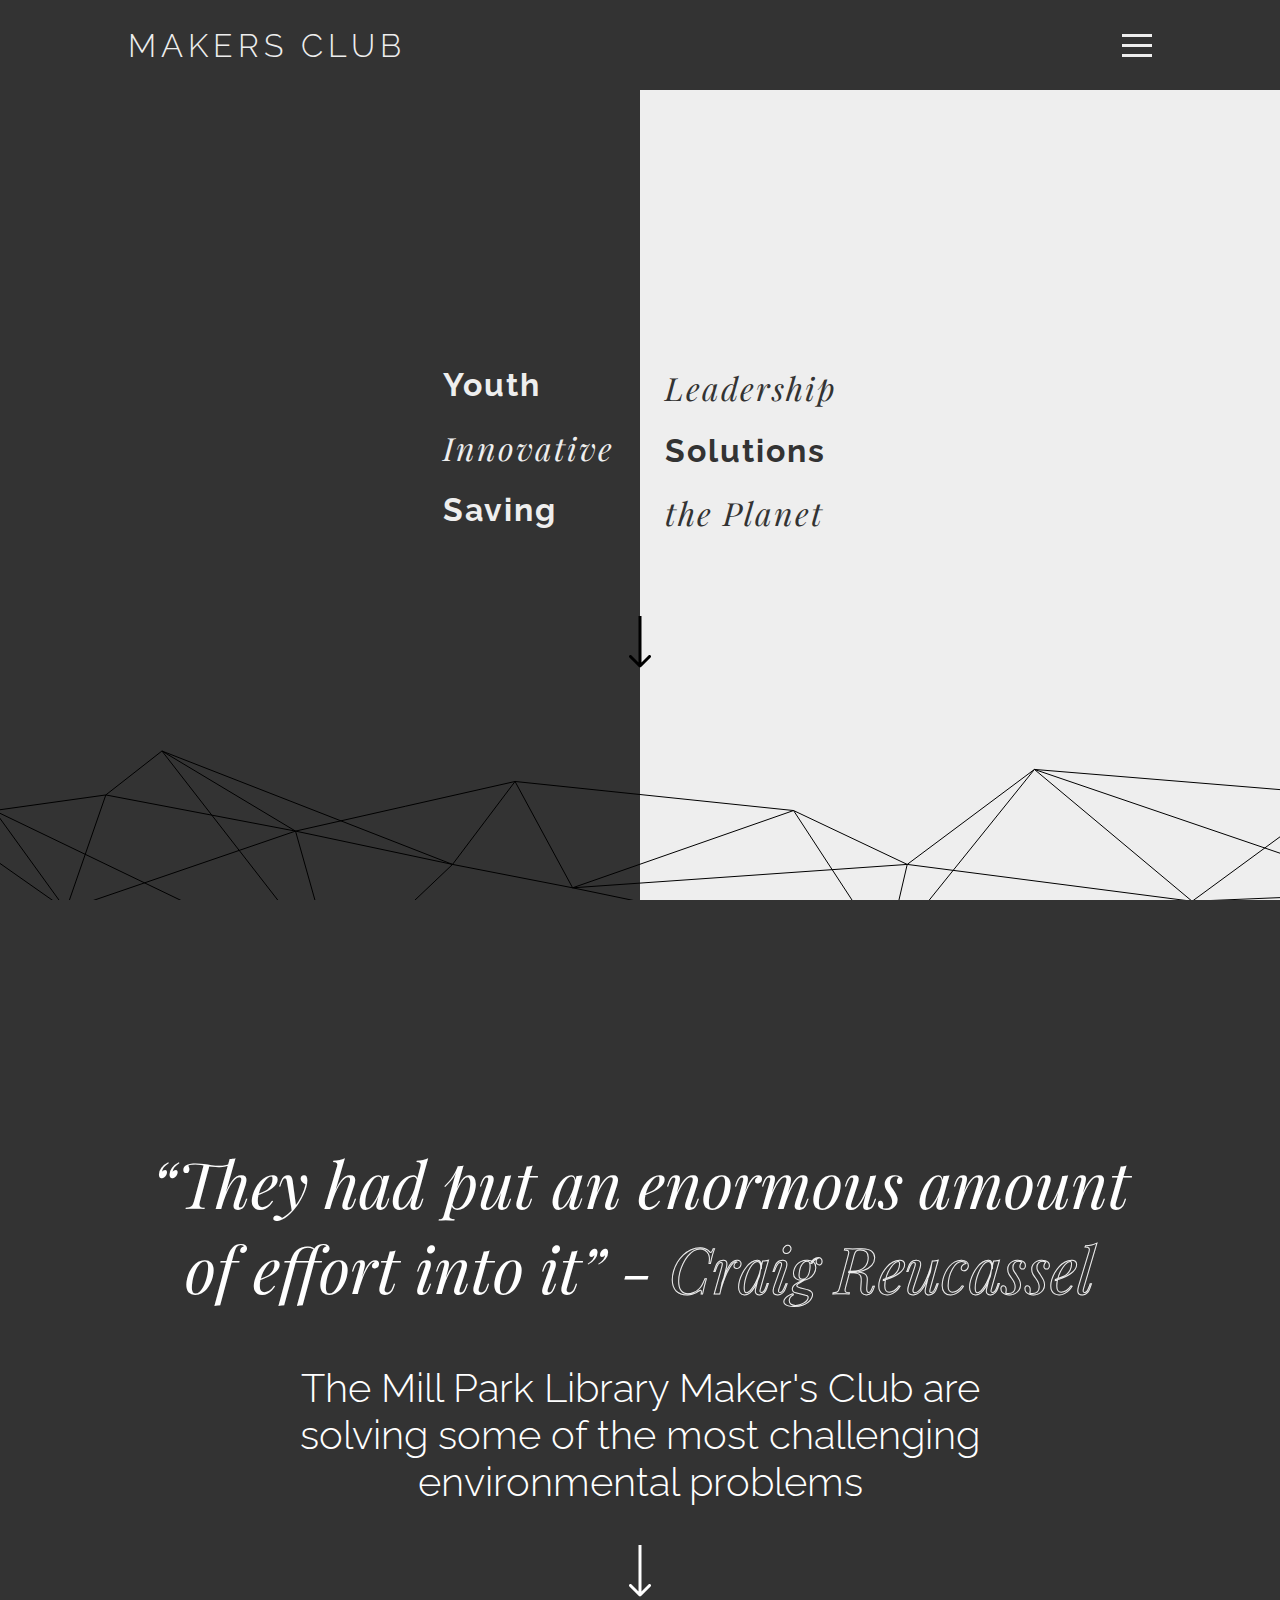
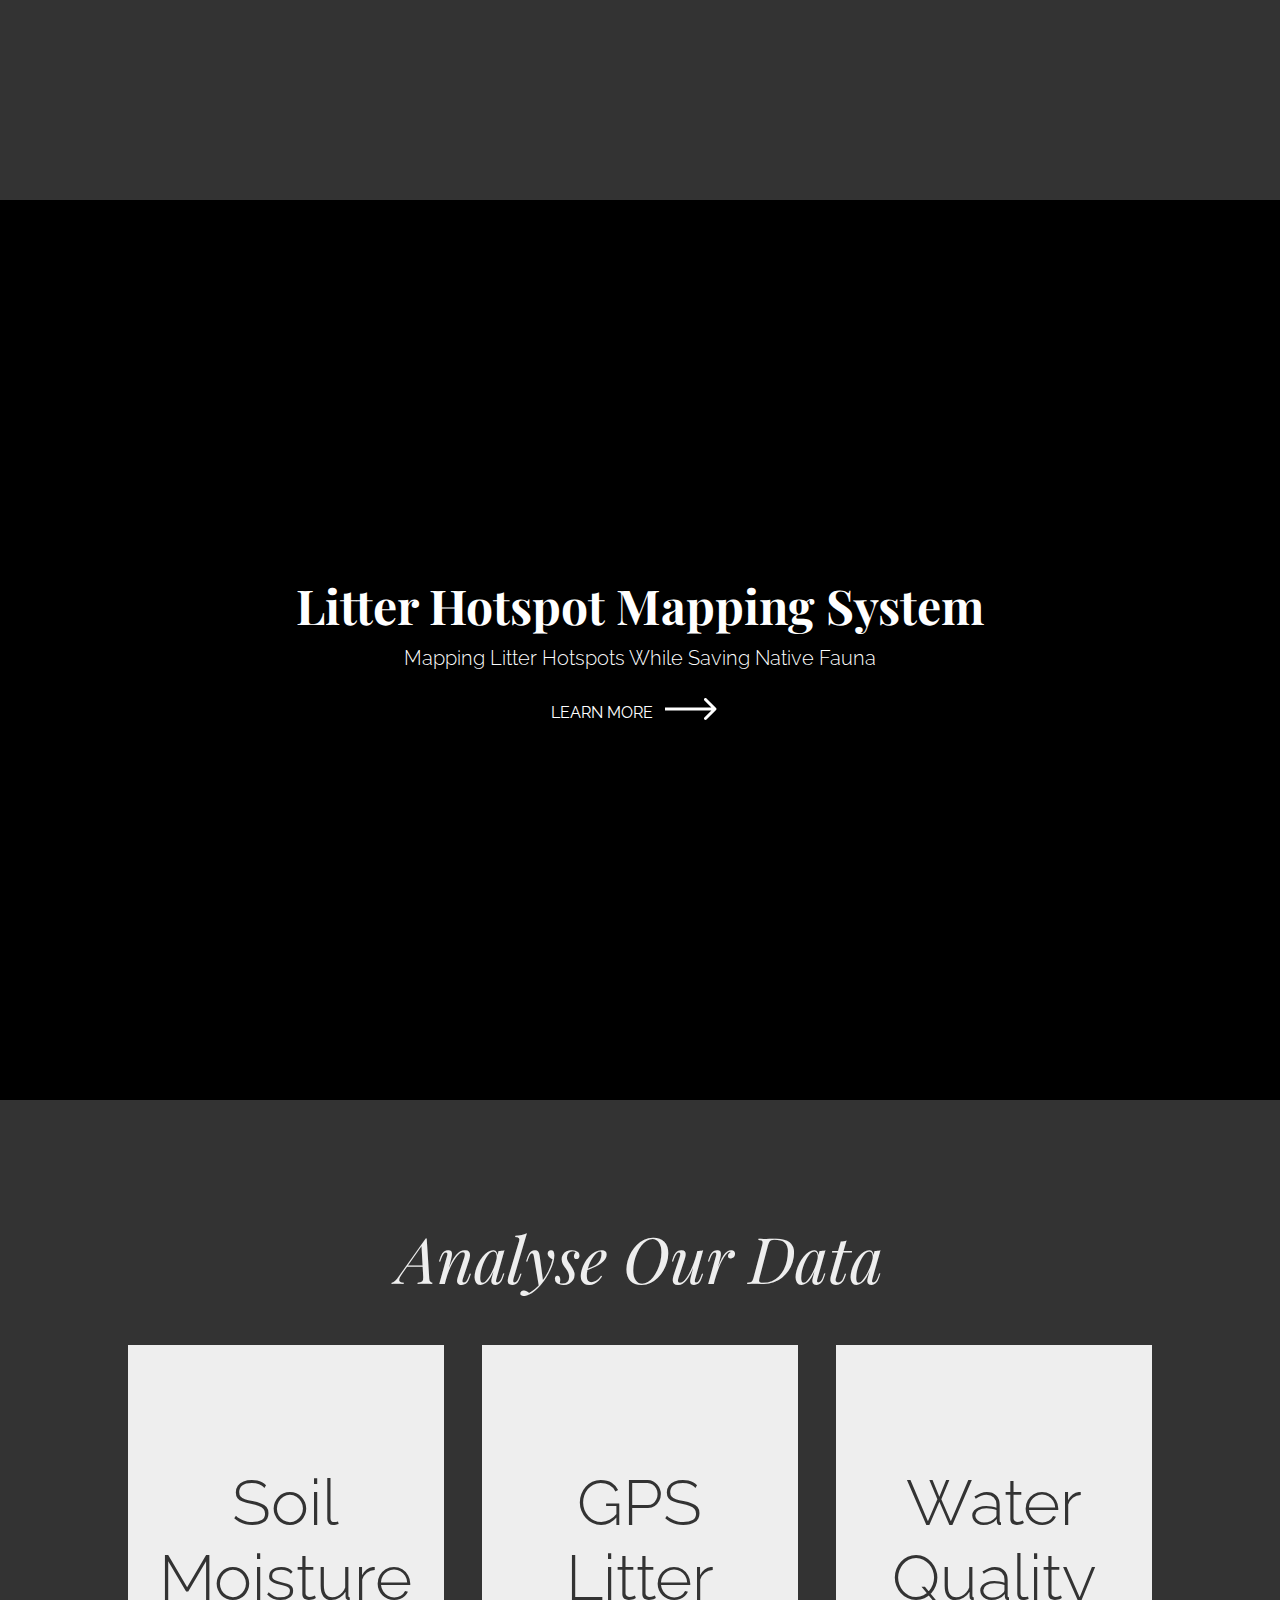
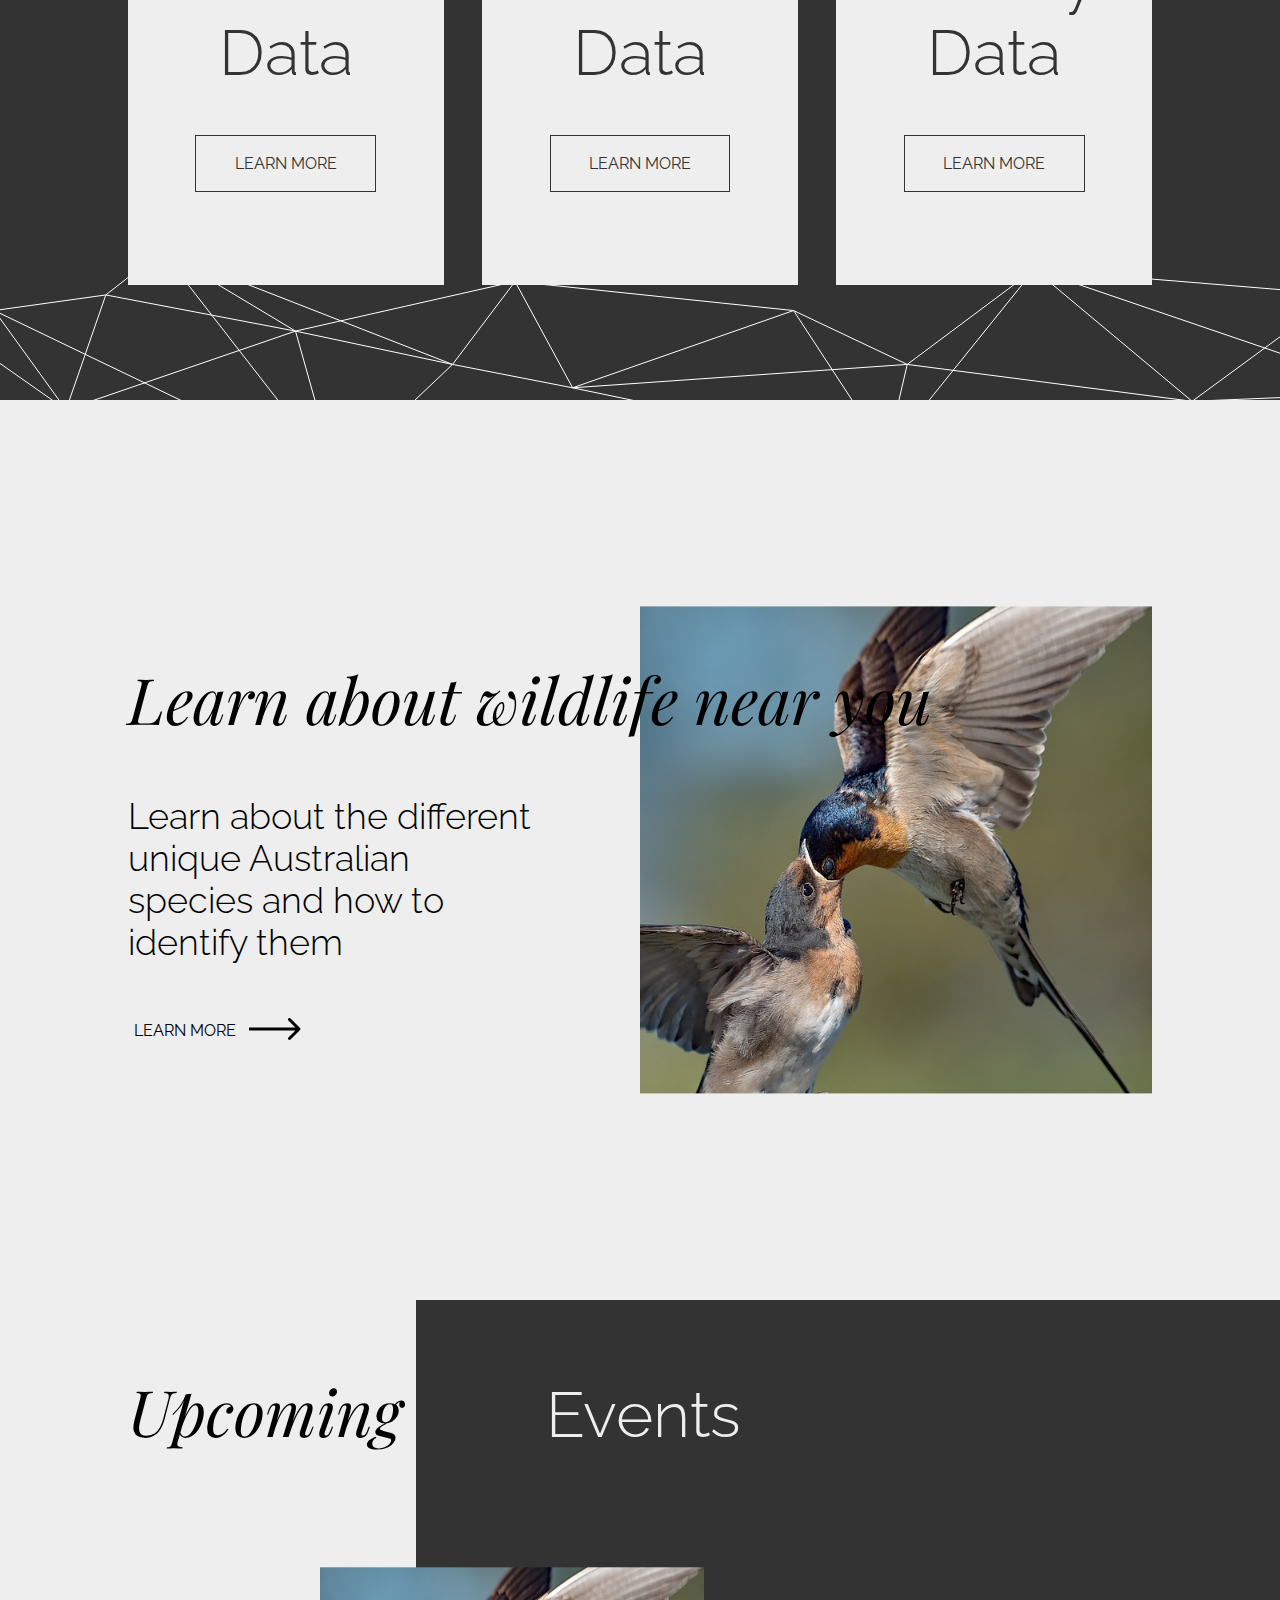
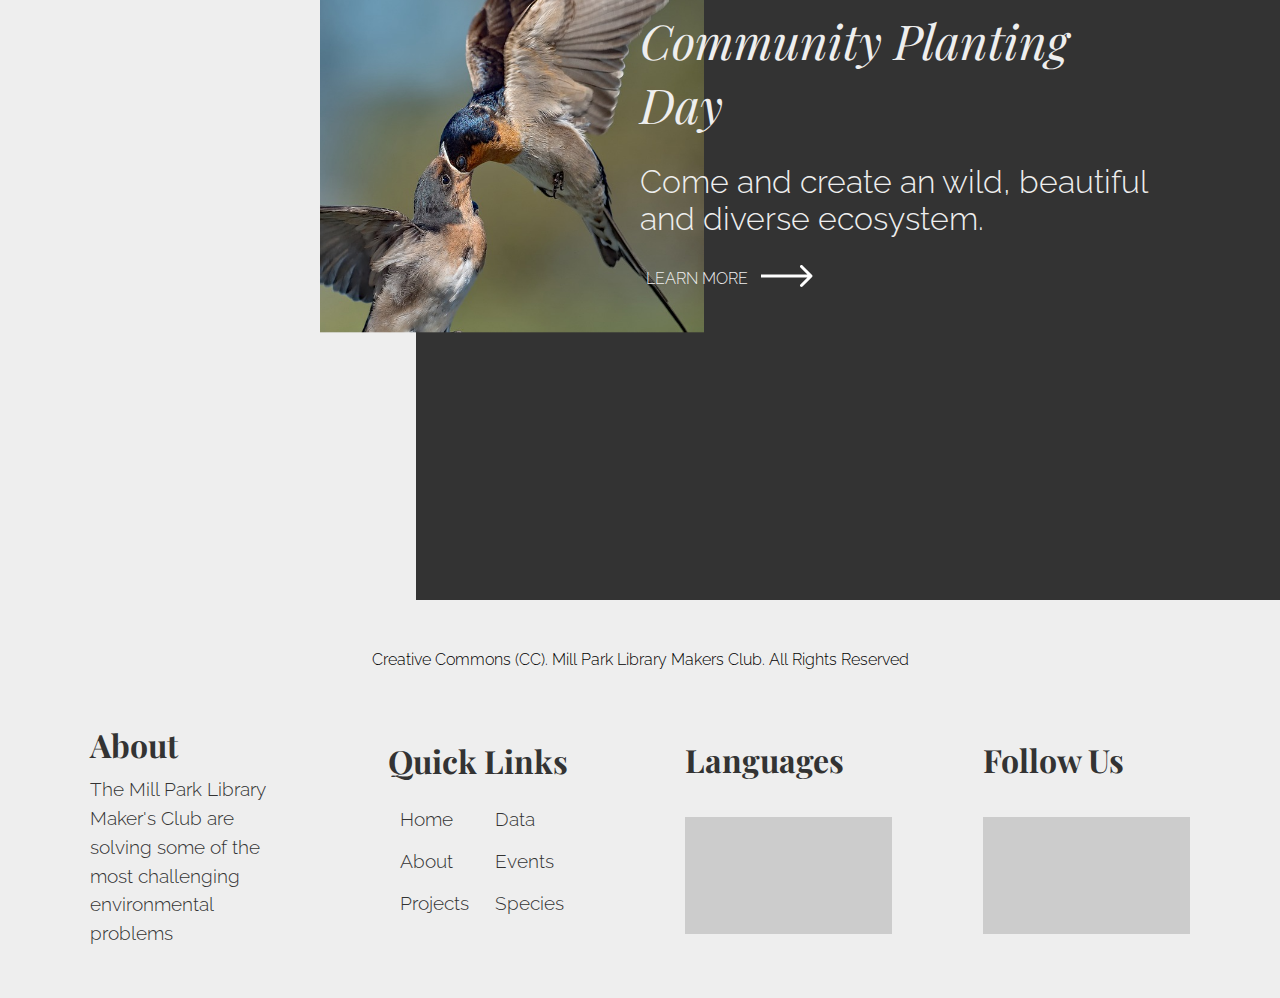
==== index.html @ f6a43650 "Initial Commit" ====
<!DOCTYPE html>
<html lang="en">
<head>
	<meta charset="UTF-8">
	<meta name="viewport" content="width=device-width, initial-scale=1.0">
	<link rel="stylesheet" type="text/css" href="navbar.css">
	<link rel="stylesheet" type="text/css" href="slider.css">
	<link rel="stylesheet" type="text/css" href="homepage.css">
	<link rel="stylesheet" type="text/css" href="footer.css">
	<link rel="preconnect" href="https://fonts.gstatic.com"> 
	<link rel="preconnect" href="https://fonts.gstatic.com"> 
	<link href="https://fonts.googleapis.com/css2?family=Raleway:wght@300;400&display=swap" rel="stylesheet">
	<link href="https://fonts.googleapis.com/css2?family=Playfair+Display:ital@0;1&display=swap" rel="stylesheet">
	<title>MPL Makers Club</title>
</head>
<body>
	<header>
		<nav>
			<h1>Makers Club</h1>
			<input type="checkbox" class="checkbox">
			<div class="hamburger">
				<div class="bar"></div>
			</div>
			<div class="menu">
				<svg fill="none" xmlns="http://www.w3.org/2000/svg">
					<path d="M-140 15.1772L-100.924 183.886M-140 15.1772L-5.72125 60.5443M-140 15.1772L66.0362 159.785M-100.924 183.886L66.0362 159.785M-100.924 183.886L-5.72125 60.5443M66.0362 159.785L336.015 225M66.0362 159.785L-5.72125 60.5443M66.0362 159.785L105.822 44.9494M66.0362 159.785L295.518 81.1013M336.015 225L452.532 114.418M336.015 225L295.518 81.1013M336.015 225L-5.72125 60.5443M336.015 225L161.95 1M452.532 114.418L572.601 137.81M452.532 114.418L295.518 81.1013M452.532 114.418L161.95 1M452.532 114.418L483.792 72.9494L515.053 31.481M515.053 31.481L572.601 137.81M515.053 31.481L793.557 60.5443M515.053 31.481L405.285 56.2911L295.518 81.1013M572.601 137.81L793.557 60.5443M572.601 137.81L886.629 203.025M572.601 137.81L907.232 114.418M793.557 60.5443L907.232 114.418M793.557 60.5443L886.629 203.025M907.232 114.418L886.629 203.025M907.232 114.418L1034.41 19.4304M907.232 114.418L1192.13 151.278M886.629 203.025L1034.41 19.4304M886.629 203.025L1192.13 151.278M1034.41 19.4304L1192.13 151.278M1034.41 19.4304L1344.88 44.9494H1509L1396.04 142.772M1034.41 19.4304L1396.04 142.772M1192.13 151.278L1337.07 44.9494L1396.04 142.772M1192.13 151.278L1396.04 142.772M295.518 81.1013L161.95 1M295.518 81.1013L105.822 44.9494M161.95 1L105.822 44.9494M105.822 44.9494L-5.72125 60.5443" stroke="white"/>
				</svg>
				<div class="column">
					<a href="" class="link">Home</a>
					<a href="" class="link">About</a>
					<a href="" class="link">Projects</a>
				</div>
				<div class="column">
					<a href="" class="link">Data</a>
					<a href="" class="link">Species</a>
					<a href="" class="link">Events</a>
				</div>
				<div class="column">
					<h1>Languages</h1>
					<div class="row">
						<div class="cell"></div>
						<div class="cell"></div>
						<div class="cell"></div>
						<div class="cell"></div>
						<div class="cell"></div>
					</div>
					<h1>Follow Us</h1>
					<div class="row">
						<div class="cell"></div>
						<div class="cell"></div>
						<div class="cell"></div>
					</div>
				</div>
			</div>

		</nav>
	</header>

	<div class="hero">
		<svg fill="none" xmlns="http://www.w3.org/2000/svg" class="network">
			<path d="M-140 15.1772L-100.924 183.886M-140 15.1772L-5.72125 60.5443M-140 15.1772L66.0362 159.785M-100.924 183.886L66.0362 159.785M-100.924 183.886L-5.72125 60.5443M66.0362 159.785L336.015 225M66.0362 159.785L-5.72125 60.5443M66.0362 159.785L105.822 44.9494M66.0362 159.785L295.518 81.1013M336.015 225L452.532 114.418M336.015 225L295.518 81.1013M336.015 225L-5.72125 60.5443M336.015 225L161.95 1M452.532 114.418L572.601 137.81M452.532 114.418L295.518 81.1013M452.532 114.418L161.95 1M452.532 114.418L483.792 72.9494L515.053 31.481M515.053 31.481L572.601 137.81M515.053 31.481L793.557 60.5443M515.053 31.481L405.285 56.2911L295.518 81.1013M572.601 137.81L793.557 60.5443M572.601 137.81L886.629 203.025M572.601 137.81L907.232 114.418M793.557 60.5443L907.232 114.418M793.557 60.5443L886.629 203.025M907.232 114.418L886.629 203.025M907.232 114.418L1034.41 19.4304M907.232 114.418L1192.13 151.278M886.629 203.025L1034.41 19.4304M886.629 203.025L1192.13 151.278M1034.41 19.4304L1192.13 151.278M1034.41 19.4304L1344.88 44.9494H1509L1396.04 142.772M1034.41 19.4304L1396.04 142.772M1192.13 151.278L1337.07 44.9494L1396.04 142.772M1192.13 151.278L1396.04 142.772M295.518 81.1013L161.95 1M295.518 81.1013L105.822 44.9494M161.95 1L105.822 44.9494M105.822 44.9494L-5.72125 60.5443" stroke="black"/>
		</svg>
		<div class="grey"></div>
		<div class="title">
			<div class="left">
				<h1> Youth
				</h1>
				<h1>
					<mark>Innovative</mark>
				</h1>
				<h1> Saving
				</h1>
			</div>
			<div class="right">
				<h1>
					<mark>Leadership</mark>
				</h1>
				<h1>
					Solutions
				</h1>
				<h1>
					<mark>the Planet</mark>
				</h1>
			</div>
		</div>
		<a>
		<svg fill="none" xmlns="http://www.w3.org/2000/svg" width="52" height="24" viewBox="0 0 52 24" class="arrow">
			<path d="M51.0607 13.0607C51.6464 12.4749 51.6464 11.5251 51.0607 10.9393L41.5147 1.3934C40.9289 0.807611 39.9792 0.807611 39.3934 1.3934C38.8076 1.97919 38.8076 2.92893 39.3934 3.51472L47.8787 12L39.3934 20.4853C38.8076 21.0711 38.8076 22.0208 39.3934 22.6066C39.9792 23.1924 40.9289 23.1924 41.5147 22.6066L51.0607 13.0607ZM0 13.5H50V10.5H0V13.5Z" fill="black"/>
		</svg></a>
	</div>

	<div class="about">
		<h1 class="quote">“They had put an enormous amount
of effort into it” - 
			<mark>Craig Reucassel</mark>
		</h1>
		<h2 class="text">The Mill Park Library Maker's Club are solving some of the most challenging environmental problems</h2>
		<a>
			<svg fill="none" xmlns="http://www.w3.org/2000/svg" width="52" height="24" viewBox="0 0 52 24" class="arrow">
				<path d="M51.0607 13.0607C51.6464 12.4749 51.6464 11.5251 51.0607 10.9393L41.5147 1.3934C40.9289 0.807611 39.9792 0.807611 39.3934 1.3934C38.8076 1.97919 38.8076 2.92893 39.3934 3.51472L47.8787 12L39.3934 20.4853C38.8076 21.0711 38.8076 22.0208 39.3934 22.6066C39.9792 23.1924 40.9289 23.1924 41.5147 22.6066L51.0607 13.0607ZM0 13.5H50V10.5H0V13.5Z" fill="white"/>
			</svg>
		</a>
	</div>

	<div class="slider">
		<figure>
			<div class="slide">
				<div class="black"></div>
					<div class="container">
					<h1 class="title">Litter Hotspot Mapping System</h1>
					<p class="description">Mapping Litter Hotspots While Saving Native Fauna</p>
					<div class="button">
						<a href="" class="link">Learn More</a>
						<a href="" class="arrow">
							<svg fill="none" xmlns="http://www.w3.org/2000/svg">
								<path d="M51.0607 13.0607C51.6464 12.4749 51.6464 11.5251 51.0607 10.9393L41.5147 1.3934C40.9289 0.807611 39.9792 0.807611 39.3934 1.3934C38.8076 1.97919 38.8076 2.92893 39.3934 3.51472L47.8787 12L39.3934 20.4853C38.8076 21.0711 38.8076 22.0208 39.3934 22.6066C39.9792 23.1924 40.9289 23.1924 41.5147 22.6066L51.0607 13.0607ZM0 13.5H50V10.5H0V13.5Z" fill="white"/>
							</svg>
						</a>
					</div>
				</div>
			</div>
			<div class="slide">
				<div class="black"></div>
				<div class="container">
					<h1 class="title">The Kangaroo Project</h1>
					<p class="description">Using GPS Trackers to Help Save the Kangaroos</p>
					<div class="button">
						<a href="" class="link">Learn More</a>
						<a href="" class="arrow">
							<svg width="52" height="24" viewBox="0 0 52 24" fill="none" xmlns="http://www.w3.org/2000/svg">
								<path d="M51.0607 13.0607C51.6464 12.4749 51.6464 11.5251 51.0607 10.9393L41.5147 1.3934C40.9289 0.807611 39.9792 0.807611 39.3934 1.3934C38.8076 1.97919 38.8076 2.92893 39.3934 3.51472L47.8787 12L39.3934 20.4853C38.8076 21.0711 38.8076 22.0208 39.3934 22.6066C39.9792 23.1924 40.9289 23.1924 41.5147 22.6066L51.0607 13.0607ZM0 13.5H50V10.5H0V13.5Z" fill="white"/>
							</svg>
						</a>
					</div>
				</div>
			</div>
			<div class="slide">
				<div class="black"></div>
				<div class="container">
					<h1 class="title">Robot Walking School Bus</h1>
					<p class="description">Reducing Street Litter with a Line-Following Robot</p>
					<div class="button">
						<a href="" class="link">Learn More</a>
						<a href="" class="arrow">
							<svg fill="none" xmlns="http://www.w3.org/2000/svg">
								<path d="M51.0607 13.0607C51.6464 12.4749 51.6464 11.5251 51.0607 10.9393L41.5147 1.3934C40.9289 0.807611 39.9792 0.807611 39.3934 1.3934C38.8076 1.97919 38.8076 2.92893 39.3934 3.51472L47.8787 12L39.3934 20.4853C38.8076 21.0711 38.8076 22.0208 39.3934 22.6066C39.9792 23.1924 40.9289 23.1924 41.5147 22.6066L51.0607 13.0607ZM0 13.5H50V10.5H0V13.5Z" fill="white"/>
							</svg>
						</a>
					</div>
				</div>
			</div>
			<div class="slide">
				<div class="black"></div>
				<div class="container">
					<h1 class="title">Bring Your Own Sustainable Device</h1>
					<p class="description">The Environmentally Friendly Alternative for Learning</p>
					<div class="button">
						<a href="" class="link">Learn More</a>
						<a href="" class="arrow">
							<svg fill="none" xmlns="http://www.w3.org/2000/svg">
								<path d="M51.0607 13.0607C51.6464 12.4749 51.6464 11.5251 51.0607 10.9393L41.5147 1.3934C40.9289 0.807611 39.9792 0.807611 39.3934 1.3934C38.8076 1.97919 38.8076 2.92893 39.3934 3.51472L47.8787 12L39.3934 20.4853C38.8076 21.0711 38.8076 22.0208 39.3934 22.6066C39.9792 23.1924 40.9289 23.1924 41.5147 22.6066L51.0607 13.0607ZM0 13.5H50V10.5H0V13.5Z" fill="white"/>
							</svg>
						</a>
					</div>
				</div>
			</div>
			<div class="slide">
				<div class="black"></div>
				<div class="container">
					<h1 class="title">More Projects</h1>
					<p class="description">Visit our projects page to check out all our projects.</p>
					<div class="button">
						<a href="" class="link">Learn More</a>
						<a href="" class="arrow">
							<svg fill="none" xmlns="http://www.w3.org/2000/svg">
								<path d="M51.0607 13.0607C51.6464 12.4749 51.6464 11.5251 51.0607 10.9393L41.5147 1.3934C40.9289 0.807611 39.9792 0.807611 39.3934 1.3934C38.8076 1.97919 38.8076 2.92893 39.3934 3.51472L47.8787 12L39.3934 20.4853C38.8076 21.0711 38.8076 22.0208 39.3934 22.6066C39.9792 23.1924 40.9289 23.1924 41.5147 22.6066L51.0607 13.0607ZM0 13.5H50V10.5H0V13.5Z" fill="white"/>
							</svg>
						</a>
					</div>
				</div>
			</div>
		</figure>
	</div>

	<div class="data">
		<svg fill="none" xmlns="http://www.w3.org/2000/svg" class="network">
			<path d="M-140 15.1772L-100.924 183.886M-140 15.1772L-5.72125 60.5443M-140 15.1772L66.0362 159.785M-100.924 183.886L66.0362 159.785M-100.924 183.886L-5.72125 60.5443M66.0362 159.785L336.015 225M66.0362 159.785L-5.72125 60.5443M66.0362 159.785L105.822 44.9494M66.0362 159.785L295.518 81.1013M336.015 225L452.532 114.418M336.015 225L295.518 81.1013M336.015 225L-5.72125 60.5443M336.015 225L161.95 1M452.532 114.418L572.601 137.81M452.532 114.418L295.518 81.1013M452.532 114.418L161.95 1M452.532 114.418L483.792 72.9494L515.053 31.481M515.053 31.481L572.601 137.81M515.053 31.481L793.557 60.5443M515.053 31.481L405.285 56.2911L295.518 81.1013M572.601 137.81L793.557 60.5443M572.601 137.81L886.629 203.025M572.601 137.81L907.232 114.418M793.557 60.5443L907.232 114.418M793.557 60.5443L886.629 203.025M907.232 114.418L886.629 203.025M907.232 114.418L1034.41 19.4304M907.232 114.418L1192.13 151.278M886.629 203.025L1034.41 19.4304M886.629 203.025L1192.13 151.278M1034.41 19.4304L1192.13 151.278M1034.41 19.4304L1344.88 44.9494H1509L1396.04 142.772M1034.41 19.4304L1396.04 142.772M1192.13 151.278L1337.07 44.9494L1396.04 142.772M1192.13 151.278L1396.04 142.772M295.518 81.1013L161.95 1M295.518 81.1013L105.822 44.9494M161.95 1L105.822 44.9494M105.822 44.9494L-5.72125 60.5443" stroke="white"/>
		</svg>
		<h1>Analyse Our Data</h1>
		<div class="grid">
				<div class="cell">
					<h2>Soil Moisture Data</h2>
					<a href="" class="button">Learn More</a>
				</div>
				<div class="cell">
					<h2>GPS Litter Data</h2>
					<a href="" class="button">Learn More</a>
				</div>
				<div class="cell">
					<h2>Water Quality Data</h2>
					<a href="" class="button">Learn More</a>
				</div>
		</div>
	</div>

	<div class="species">
		<img src="img.jpg" alt="">
		<h1 class="title">Learn about wildlife near you</h1>
		<h2 class="description">Learn about the different unique Australian species and how to identify them</h2>
		<div class="button">
			<a href="" class="link">Learn More</a>
			<a href="" class="arrow">
				<svg fill="none" xmlns="http://www.w3.org/2000/svg" width="52" height="24" viewBox="0 0 52 24">
					<path d="M51.0607 13.0607C51.6464 12.4749 51.6464 11.5251 51.0607 10.9393L41.5147 1.3934C40.9289 0.807611 39.9792 0.807611 39.3934 1.3934C38.8076 1.97919 38.8076 2.92893 39.3934 3.51472L47.8787 12L39.3934 20.4853C38.8076 21.0711 38.8076 22.0208 39.3934 22.6066C39.9792 23.1924 40.9289 23.1924 41.5147 22.6066L51.0607 13.0607ZM0 13.5H50V10.5H0V13.5Z" fill="black"/>
				</svg>
			</a>
		</div>
	</div>

	<div class="events">
		<div class="grey"></div>
		<h1 class="title">
			<mark>Upcoming</mark> Events
		</h1>
        <img src="img.jpg" alt="">
        <div class="event">
        	<h1 class="name">Community Planting Day</h1>
        	<h2 class="description">Come and create an wild, beautiful and diverse ecosystem.</h2>
        	<div class="button">
        		<a href="" class="link">Learn More</a>
        		<a href="" class="arrow">
        			<svg fill="none" xmlns="http://www.w3.org/2000/svg" width="52" height="24" viewBox="0 0 52 24">
						<path d="M51.0607 13.0607C51.6464 12.4749 51.6464 11.5251 51.0607 10.9393L41.5147 1.3934C40.9289 0.807611 39.9792 0.807611 39.3934 1.3934C38.8076 1.97919 38.8076 2.92893 39.3934 3.51472L47.8787 12L39.3934 20.4853C38.8076 21.0711 38.8076 22.0208 39.3934 22.6066C39.9792 23.1924 40.9289 23.1924 41.5147 22.6066L51.0607 13.0607ZM0 13.5H50V10.5H0V13.5Z" fill="white"/>
					</svg>
        		</a>
        	</div>
        </div>
	</div>

	<div class="footer">
		<p class="cc">Creative Commons (CC). Mill Park Library Makers Club. All Rights Reserved</p>
		<div class="grid">
			<div class="cell">
				<h1 class="footer-title">About</h1>
				<p class="description">The Mill Park Library Maker's Club are solving some of the most challenging environmental problems</p>
			</div>
			<div class="cell">
				<h1 class="footer-title">Quick Links</h1>
				<div class="footer-links">
					<div class="column">
						<h2>Home</h2>
						<h2>About</h2>
						<h2>Projects</h2>
					</div>
					<div class="column">
						<h2>Data</h2>
						<h2>Events</h2>
						<h2>Species</h2>
					</div>
				</div>
			</div>
			<div class="cell">
				<h1 class="footer-title">Languages</h1>
				<div class="languages">
					<div class="language"><img src="" alt=""></div>
					<div class="language"><img src="" alt=""></div>
					<div class="language"><img src="" alt=""></div>
					<div class="language"><img src="" alt=""></div>
					<div class="language"><img src="" alt=""></div>
				</div>
			</div>
			<div class="cell">
				<h1 class="footer-title">Follow Us</h1>
				<div class="contacts">
					<div class="contact"><img src="" alt=""></div>
					<div class="contact"><img src="" alt=""></div>
					<div class="contact"><img src="" alt=""></div>
				</div>
			</div>
		</div>
	</div>
</body>
</html>
---- navbar.css ----
:root {
	--navbar-bg: #333;
	--menu-bg: #333;
	--text-color: #eee;
}

header {
	width: 100%;
	height: 10vh;
	background: var(--navbar-bg);
	color:var(--text-color);
	position: fixed;
	z-index: 15;
}

header nav {
	width:100%;
	height:100%;
	display:flex;
	align-items:center;
}

nav h1 {
	float:left;
	margin-left:10%;
	letter-spacing:5px;
	text-transform: uppercase;
	font-family: 'Raleway', sans-serif;
	font-weight:300;
}

.hamburger {
  height: 100%;
  z-index: 14;
  position:absolute;
  right:10%;
  justify-content: center;
  align-items: center;
  box-sizing: border-box;
  transition: all 0.3s ease-in-out;
  display:flex;
}

.bar::before,
.bar::after,
.bar {
    width: 30px;
    height:3px;
    background:var(--text-color);
}

.bar {
    position:relative;
    display:block;
}

.bar::before,
.bar::after {
    content:'';
    position:absolute;
    left:0;
    transition:all 0.3s ease-in-out;
}

.bar::after {
   transition:all 0.3s ease-in-out;
}

.bar::before {
    top:10px;
}

.bar::after {
    bottom:10px;
}

.menu {
	position:absolute;
	z-index: 16;
	width:100%;
	height:90vh;
	top:10vh;
	background:var(--menu-bg);
	display:grid;
	grid-template-columns: repeat(auto-fit, minmax(300px, 1fr));
	grid-column-gap: 2vw;
	transform: scale(1,0);
	transition:transform 0.5s ease-out;
	transition-delay: 0.4s;
	transform-origin: top;
}

.menu .column {
	display:flex;
	flex-direction:column;
	align-items:center;
	justify-content:center;
	transform:translateY(100px);
	opacity:0;
	transition:opacity 0.5s ease-in-out, transform 0.5s ease-out;
}

.menu svg {
	opacity:0;
	transition:opacity 0.5s ease-in-out;
}

.column a {
	display:inline-block;
	margin:3vh 0;
	text-decoration: none;
	font-size: 5vw;
	color: var(--text-color);
	font-family:'Playfair Display', sans-serif;
	font-style:italic;
	position:relative;
}

.column a:before {
	content:'';
	position:absolute;
	bottom:0;
	width:100%;
	height:2px;
	transform:scale(0);
	transform-origin:right;
	background:var(--text-color);
	transition: transform 0.3s ease-in-out;
}

.column h1 {
	margin:3vh 0;
}

.column .row {
	background:#444;
	margin-bottom:3vh;
	width:50%;
	height:5vh;
}

.menu svg {
	position:absolute;
	width:100%;
	bottom:0;
	left:0;
	color:#eee;
	display:block;
}

.column a:hover:before {
	transform:scale(1);
	transform-origin: left;
	transition: transform 0.3s ease-in-out;
}

input:checked + .hamburger {
        transform: rotate(45deg);
        transform-origin:middle;
        transition:all 0.3s ease-in-out;
}

input:checked + .hamburger .bar::before,
input:checked + .hamburger .bar::after {
  top: 0;
  transform-origin:middle;
  transform: rotate(90deg);
  transition: transform 0.3s ease-in-out;
}

input:checked + .hamburger .bar::after {
    opacity:0;
    transition:opacity 0.3s ease-in-out;
}

input:checked ~ .menu {
    display:grid;
    transform: scale(1,1);
    transition: transform 0.5s ease-in-out;
    transform-origin:top;
}

input:checked ~ .menu .column{
	opacity: 1;
	transform: translateY(0px);
	transition: opacity 0.5s ease-in-out, transform 0.5s ease-out;
	transition-delay: 0.4s;
}

input:checked ~ .menu svg{
	opacity: 1;
	transition: opacity 0.5s ease-in-out;
	transition-delay: 0.4s;
}

input[type="checkbox"] {
	position:absolute;
	opacity:0;
	z-index: 15;
	top:50%;
	right: 10%;
	transform: translate(-50%, -50%) scale(2);
	height:80px;
}
---- slider.css ----
.slider{
	overflow: hidden;
	height: 100vh;
	margin:0;
    background:black;
}

.slider figure .slide{
	width: 20%;
	float: left;
	height: 100vh;
    background-position:center;
    background-repeat:no-repeat;
	background-size:cover;
    position:relative;
    color:white;
    background:black;
    display: flex;
    align-items: center;
    justify-content: center;
}


.slider figure{
	position: relative;
	width: 500%;
	margin: 0;
	left: 0;
	animation: 30s slidy infinite;
}

 .slide .black {
    position:absolute;
    top:0;
    left:0;
    background:rgba(0,0,0,0.5);
    width:100%;
    height: 100%;
}

.slide .container {
    position: relative;
    text-align:center;
    display:flex;
    justify-content: center;
    align-items: center;
    flex-direction: column;
}

.slide h1 {
    font-family: 'Playfair Display', sans-serif;
    font-size:3em;
    margin-bottom:1vh;
}

.slide p {
    font-family: 'Raleway', sans-serif;
    font-size:1.25em;
    font-weight:300;
}


.container .button {
    display:flex;
    margin-top:3vh;
    justify-content: center;
    align-items: center;
    width:auto;

} 

.slide a {
    display: inline-block;
    text-decoration:none;
    color:white;
    margin:0 0.5vw;
    font-family:'Raleway', sans-serif;
    font-weight:400;
    text-transform: uppercase;
    transform: translateX(0);
    transition:transform 0.2s ease-in-out;
}

.slide svg {
    width:5vw;
    max-height: 3vh;
}

@keyframes slidy{
    0% {
        opacity:1;
        left:0%;
    }
    16% {
        opacity:1;
        left:0%;
    }
    18% {
        opacity:0;
        left:0%;
    }
    20% {
        opacity:0;
        left:-100%;
    }
    22% {
        opacity:1;
    }
    36% {
        opacity:1;
        left:-100%;
    }
    38% {
        opacity:0;
        left:-100%;
    }
    40% {
        opacity:0;
        left:-200%;
    }
    42% {
        opacity:1;
    }
    56% {
        opacity:1;
        left:-200%;
    }
    58% {
        opacity:0;
        left:-200%;
    }
    60% {
        opacity:0;
        left:-300%;
    }
    62% {
        opacity:1;
    }
    76% {
        opacity:1;
        left:-300%;
    }
    78% {
        opacity:0;
        left:-300%;
    }
    80% {
        opacity:0;
        left:-400%;
    }
    82% {
        opacity:1;
    }
    96% {
        opacity:1;
        left:-400%;
    }
    98% {
        opacity:0;
        left:-400%;
    }
    100% {
        opacity:0;
        left:0%;
    }
}
---- homepage.css ----
* {
	margin:0;
	padding: 0;
}

html {
	scroll-behavior: smooth;
}

body {
	background: #eee;
}

.hero {
	width:100%;
	height:100vh;
	position:relative;
	display: flex;
	align-items: center;
	justify-content: center;
}

.hero .grey {
	width:50%;
	height:100%;
	position:absolute;
	top:0;
	left:0;
	background:#333;
}

.hero .network {
	position:absolute;
	bottom:0;
	left:0;
	width:100%;
	display: block;
	color:black;
	z-index: 5;
}

.hero .title {
	position: relative;
	font-family: 'Raleway', sans-serif;
	letter-spacing:2px;
	font-weight:400;
	display:flex;
}

.title div {
	margin:0 2vw;
}

.title h1 {
	padding:1vh 0;
	margin:0.5vh 0;
	position:relative;
}

.title .left {
	color:#eee;
}

.title mark {
	background:none;
	font-family: 'Playfair Display', sans-serif;
	font-style:italic;
	font-weight:300;
}

.title .left mark {
	color:#eee;
}

.title .right, .right mark {
	color:#333;
}

.hero .left h1:before, .hero .right h1:before {
	content:'';
	position:absolute;
	bottom:0;
	width:100%;
	height:2px;
	transform:scale(0);
	transition: transform 0.2s ease-in-out;
	transform-origin: right;
}

.hero .left h1:before {
	background:#eee;
}

.hero .right h1:before {
	background:#333;
}

.hero h1:hover:before {
	transform:scale(1);
	transition: transform 0.3s ease-in-out;
	transform-origin: left;
}

.hero .arrow {
	transform: rotate(90deg);
}

.hero a {
	transition: transform 0.3s ease-in-out;
	position:absolute;
	top:70%;
	left:50%;
	transform:translateX(-50%) translateY(0);
}

.hero a:hover {
	left:50%;
	transform: translateX(-50%) translateY(100%);
	transition: transform 0.3s ease-in-out;
}

.about {
	width: 80%;
	height: 100vh;
	background: #333;
	color: white;
	display: flex;
	align-items: center;
	justify-content: center;
	flex-direction: column;
	padding:0 10%;
	text-align: center;
}

.about h1, h2 {
	margin:3vh 0;
}

.about h1 {
	font-family: 'Playfair Display', sans-serif;
	font-style: italic;
	font-size: 4em;
	font-weight: 300;
}

.about mark {
	-webkit-text-stroke: 1px #eee;
    -webkit-text-fill-color: transparent;
    background: none;
}

.about h2 {
	font-family: 'Raleway', sans-serif;
	font-weight: 300;
	font-size: 2.5em;
	padding:0 15%;
}

.about .arrow {
	transform:rotate(90deg);
}

.about a {
	transition: transform 0.3s ease-in-out;
	transform:translateY(0);
	margin-top:3vh;
}

.about a:hover {
	transform: translateY(100%);
	transition: transform 0.3s ease-in-out;
}

.data {
	width:80%;
	padding: 0 10%;
	height:100vh;
	background: #333;
	color: #eee;
	display: flex;
	flex-direction: column;
	align-items: center;
	justify-content: center;
	position:relative;
}

.data .grid {
	display: grid;
	grid-template-columns: repeat(auto-fit, minmax(300px, 1fr));
	width: 100%;
	height:60%;
	margin-top:5vh;
	grid-column-gap: 3vw;
	position:relative;
	z-index: 2;
}

.grid .cell {
	background: #eee;
	color: #333;
	text-align:center;
	display:flex;
	align-items: center;
	justify-content: center;
	flex-direction: column;
	padding:0 10%;
}

.grid .cell h2 {
	font-size:4em;
	font-family: 'Raleway', sans-serif;
	font-weight: 300;
	margin-bottom:5vh;
}

.grid .cell a {
	border:1px solid #333;
	color:#333;
	text-decoration: none;
	font-family: 'Raleway', sans-serif;
	text-transform: uppercase;
	font-weight: 400;
	padding:2vh 3vw;
	transition:background 0.2s ease-in, color 0.2s ease-in-out;
}

.grid a:hover {
	background:#333;
	color:#eee;
	transition:background 0.2s ease-in, color 0.2s ease-in-out;

}

.data h1 {
	font-family: 'Playfair Display', sans-serif;
	font-size: 4em;
	font-weight: 300;
	font-style: italic;
}

.data .network {
	position:absolute;
	bottom:0;
	left:0;
	width:100%;
	display: block;
	color:white;
}

.species {
	width: 80%;
	padding:0 10%;
	height: 100vh;
	display: flex;
	flex-direction: column;
	justify-content: center;
	position: relative;
}

.species h1, .species h2, .species .button {
	margin: 3vh 0;
}

.species h1 {
	font-family: 'Playfair Display', sans-serif;
	font-style: italic;
	font-weight: 300;
	font-size: 4em;
}

.species h2 {
	font-family: 'Raleway', sans-serif;
	font-weight: 300;
	font-size:2.25em;
	width:40%;
}

.species .link {
	font-family: 'Raleway', sans-serif;
	font-weight: 400;
	text-decoration: none;
	color: black;
	text-transform: uppercase;;
}

.species .button {
	display: flex;
	align-items: center;
}

.button a {
	margin:0 0.5vw;
	transform: translateX(0);
    transition:transform 0.2s ease-in-out;
}

.species img {
	position:absolute;
	top:50%;
	right:10%;
	transform:translateY(-50%);
	width:40%;
	z-index: -1;
}

.events {
	position: relative;
	width: 80%;
	height: 100vh;
	display: flex;
	flex-direction: column;
	align-items: center;
	justify-content: center;
	color:#eee;
	padding:0 10%;
}

.events .grey {
	background: #333;
	position: absolute;
	top:0;
	right:0;
	width:67.5%;
	height:100vh;
	z-index: -1;
}

.events .title {
	position:absolute;
	top:7.5%;
	left:10%;
	font-size:4em;
	word-spacing: 2em;
	font-family: 'Raleway', sans-serif;
	font-weight: 300;
}

.events img {
	position: absolute;
	top:50%;
	left:25%;
	transform: translateY(-50%);
	width:30%;
}

.event {
	position: relative;
	z-index: 5;
	padding-left:40vw;
}

.event .name {
	font-size:3em;
	font-family: 'Playfair Display', sans-serif;
	font-style: italic;
	font-weight: 300;
}

.event h2 {
	font-family: 'Raleway', sans-serif;
	font-weight: 300;
	font-size:2em;
}

.event .button {
	display: flex;
	align-items: center;
}

.event .link {
	text-decoration: none;
	text-transform: uppercase;
	font-family: 'Raleway', sans-serif;
	font-weight: 300;
	color: #eee;
}

.slide .arrow:hover, .events .arrow:hover, .species .arrow:hover {
    transform: translateX(20px);
    transition:transform 0.2s ease-in-out;
}
---- footer.css ----
.footer {
	width: 90%;
	height:30vh;
	position: relative;
	padding: 5% 5%;
	text-align: center;
	display: flex;
	align-items: center;
	justify-content: center;
	flex-direction: column;
}

.footer p {
	font-family: 'Raleway', sans-serif;
	font-weight: 300;
}

.footer .grid {
	display: grid;
	grid-template-columns: repeat(auto-fit, minmax(200px, 1fr));
	grid-column-gap: 3vw;
	width: 100%
}

.footer .grid div * {
	align-self: left;
	text-align: left;
}

.footer .footer-links .column h2{
	font-size:1.2em;
	margin:1.5vh 0;
}

.footer .footer-links {
	display:flex;
	width: 100%;
}

.footer-links div {
	margin:0 1vw;
}

.footer .languages {
	background:#ccc;
	width:100%;
	height:13vh;
	margin-top:3vh;
}

.footer .contacts {
	background:#ccc;
	width:100%;
	height:13vh;
	margin-top:3vh;
}

.footer h1 {
	font-family: 'Playfair Display', sans-serif;
	margin-bottom: 1vh;
	width:100%;
}

.footer .grid h2, .footer .grid p {
	font-size:1.2em;
	font-family: 'Raleway', sans-serif;
	text-align: left;
	line-height: 1.5;
	width:100%;
}

.footer .grid .cell h1 {
	text-align:left;
}

.footer .cc, .footer .grid {
	margin:3vh;
}
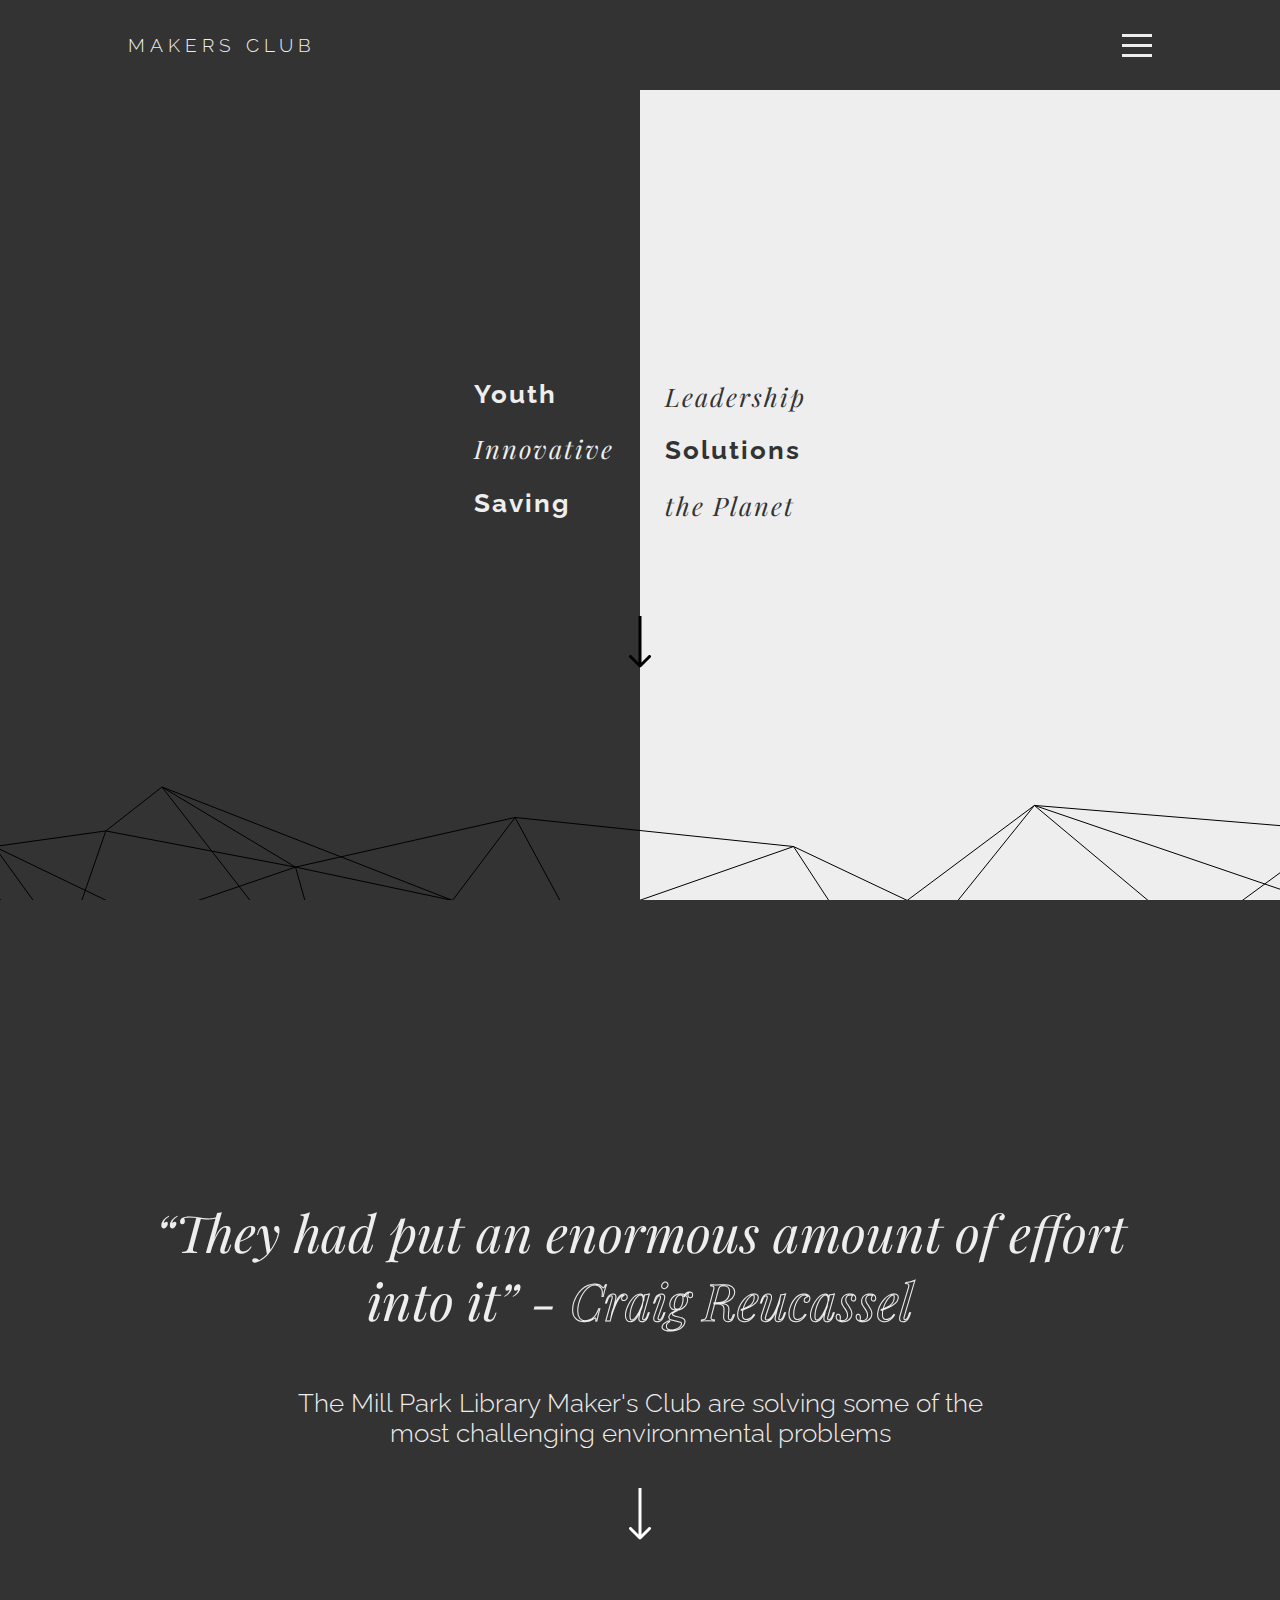
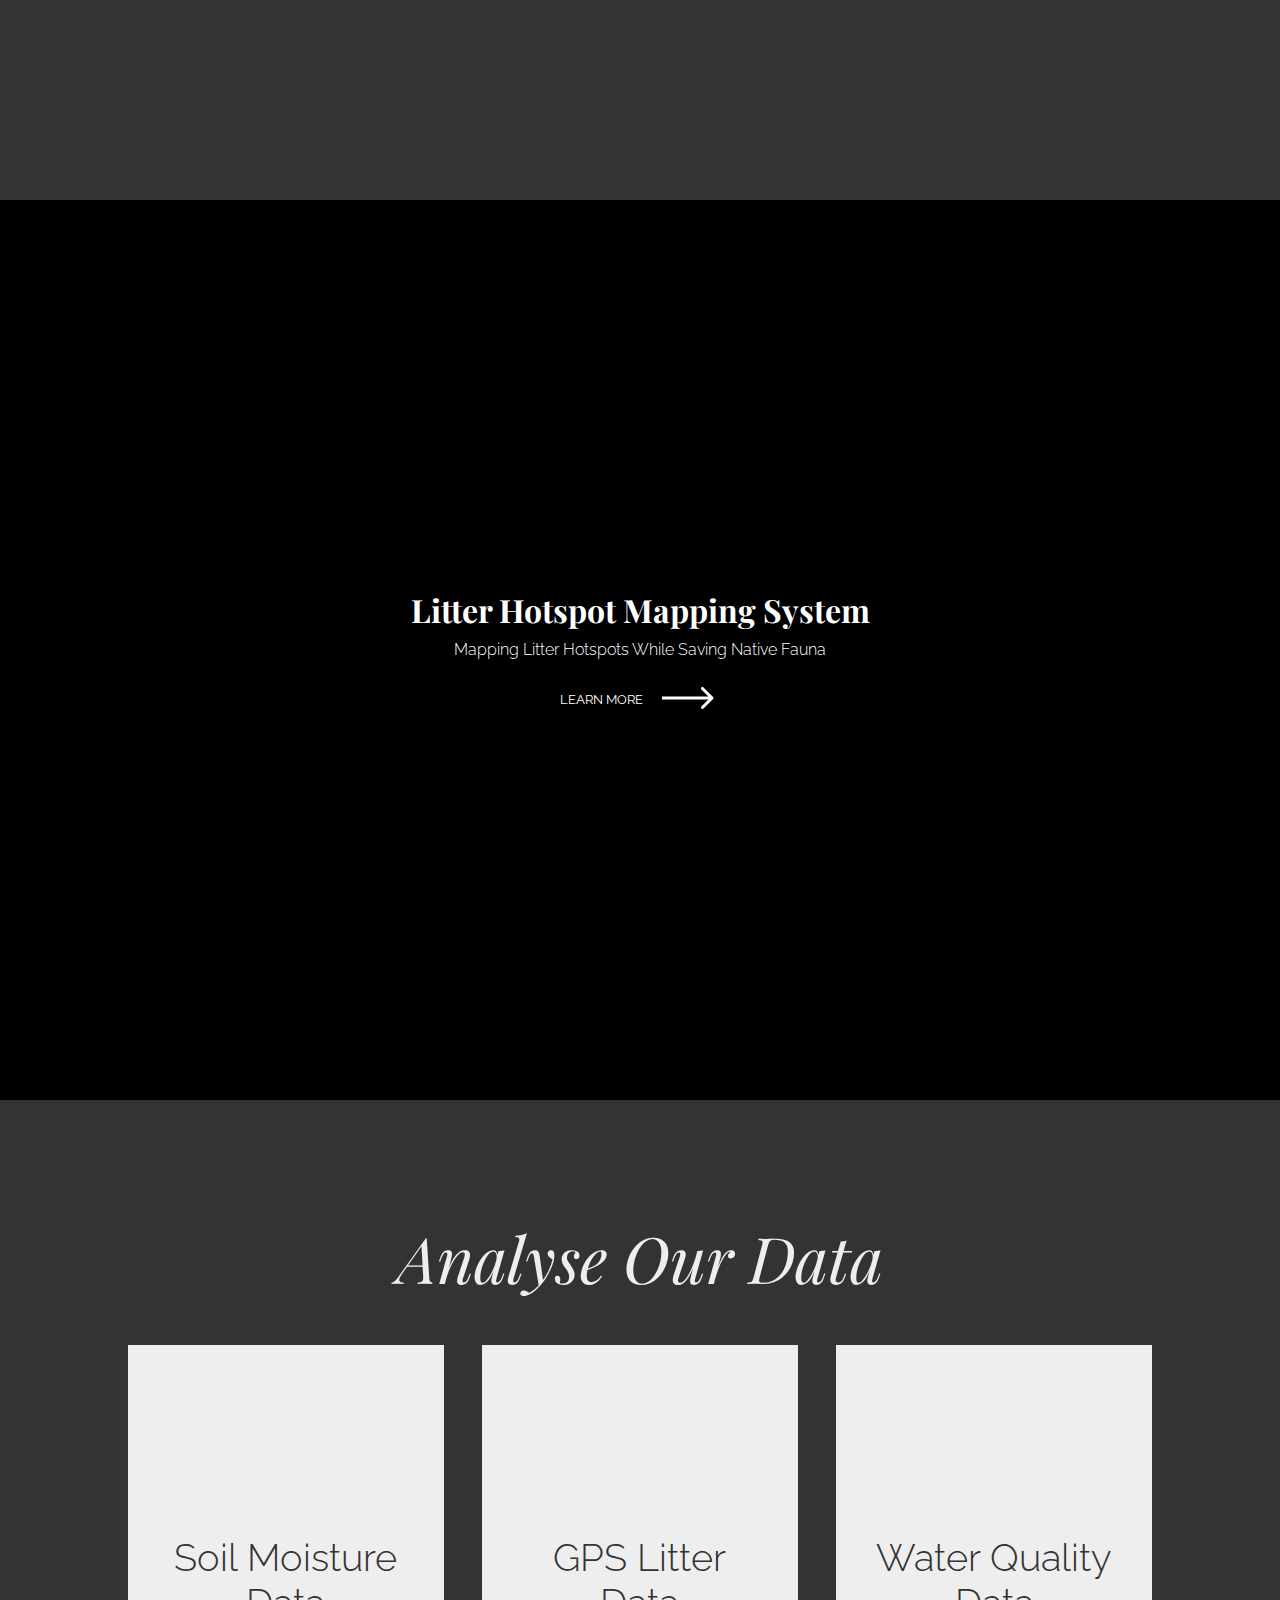
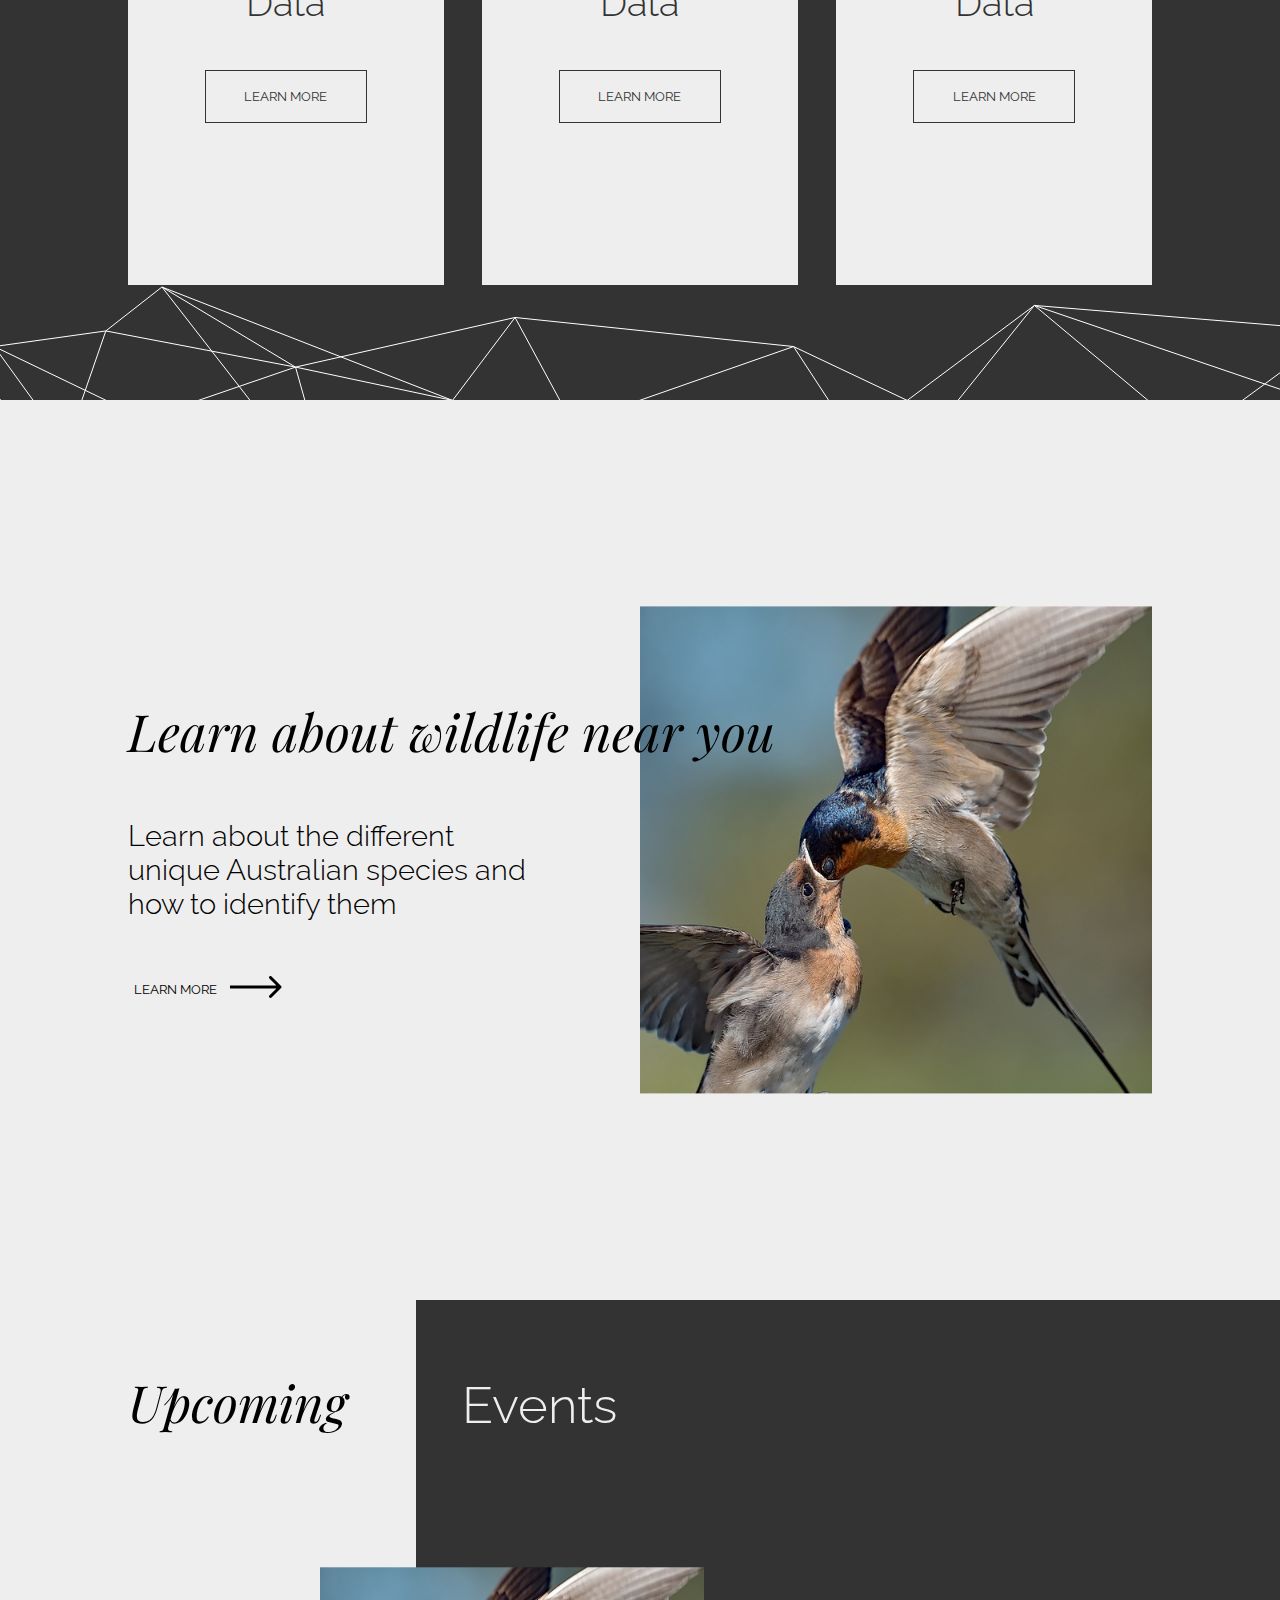
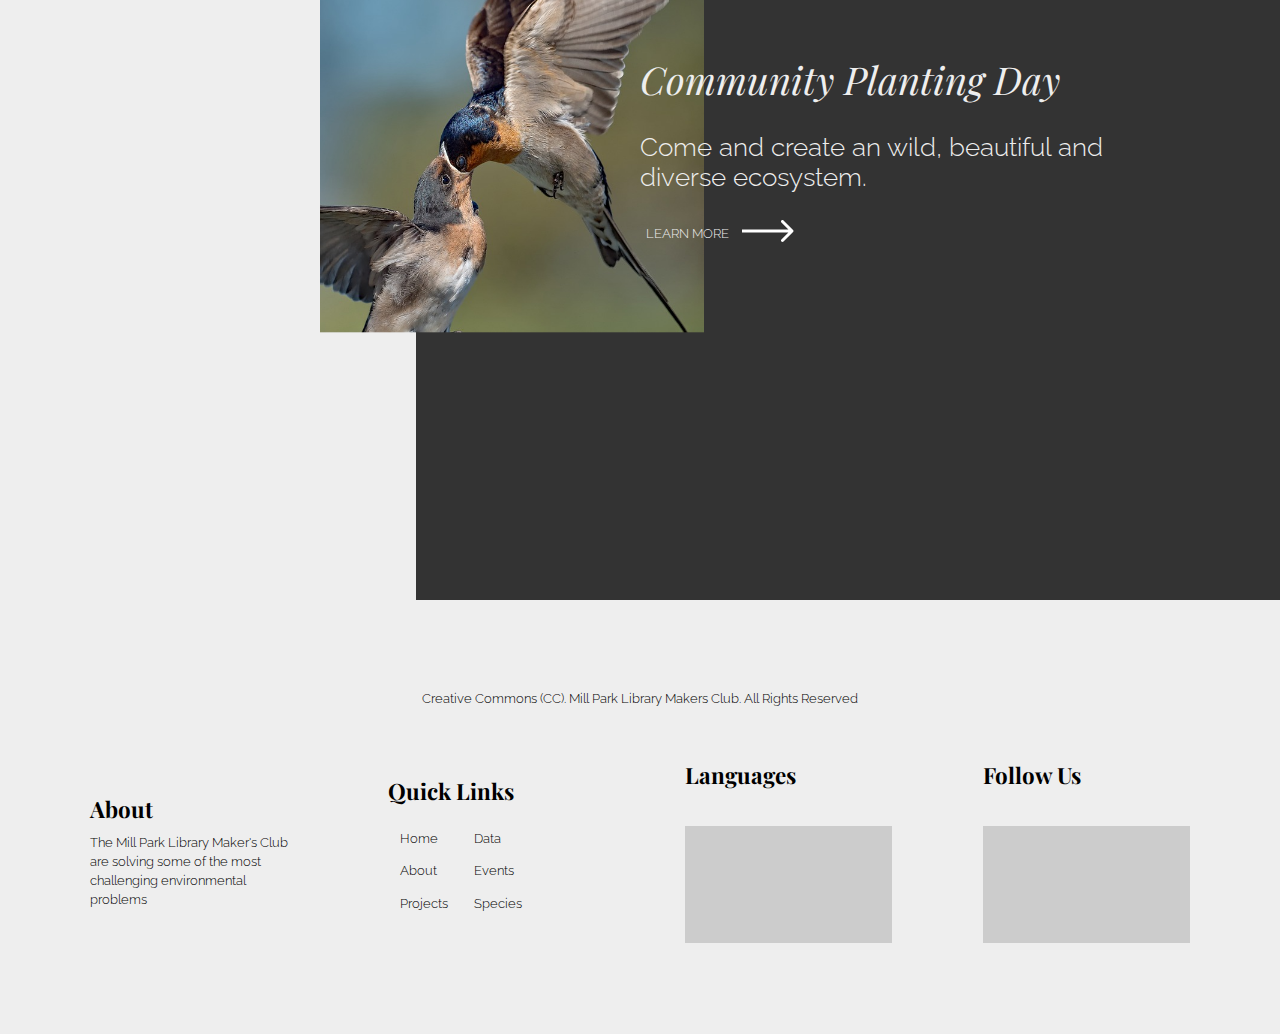
==== commit 425ac7c5: "More modular, easier to edit and templates" ====
--- a/index.html
+++ b/index.html
@@ -7,7 +7,6 @@
 	<link rel="stylesheet" type="text/css" href="slider.css">
 	<link rel="stylesheet" type="text/css" href="homepage.css">
 	<link rel="stylesheet" type="text/css" href="footer.css">
-	<link rel="preconnect" href="https://fonts.gstatic.com"> 
 	<link rel="preconnect" href="https://fonts.gstatic.com"> 
 	<link href="https://fonts.googleapis.com/css2?family=Raleway:wght@300;400&display=swap" rel="stylesheet">
 	<link href="https://fonts.googleapis.com/css2?family=Playfair+Display:ital@0;1&display=swap" rel="stylesheet">
@@ -22,9 +21,7 @@
 				<div class="bar"></div>
 			</div>
 			<div class="menu">
-				<svg fill="none" xmlns="http://www.w3.org/2000/svg">
-					<path d="M-140 15.1772L-100.924 183.886M-140 15.1772L-5.72125 60.5443M-140 15.1772L66.0362 159.785M-100.924 183.886L66.0362 159.785M-100.924 183.886L-5.72125 60.5443M66.0362 159.785L336.015 225M66.0362 159.785L-5.72125 60.5443M66.0362 159.785L105.822 44.9494M66.0362 159.785L295.518 81.1013M336.015 225L452.532 114.418M336.015 225L295.518 81.1013M336.015 225L-5.72125 60.5443M336.015 225L161.95 1M452.532 114.418L572.601 137.81M452.532 114.418L295.518 81.1013M452.532 114.418L161.95 1M452.532 114.418L483.792 72.9494L515.053 31.481M515.053 31.481L572.601 137.81M515.053 31.481L793.557 60.5443M515.053 31.481L405.285 56.2911L295.518 81.1013M572.601 137.81L793.557 60.5443M572.601 137.81L886.629 203.025M572.601 137.81L907.232 114.418M793.557 60.5443L907.232 114.418M793.557 60.5443L886.629 203.025M907.232 114.418L886.629 203.025M907.232 114.418L1034.41 19.4304M907.232 114.418L1192.13 151.278M886.629 203.025L1034.41 19.4304M886.629 203.025L1192.13 151.278M1034.41 19.4304L1192.13 151.278M1034.41 19.4304L1344.88 44.9494H1509L1396.04 142.772M1034.41 19.4304L1396.04 142.772M1192.13 151.278L1337.07 44.9494L1396.04 142.772M1192.13 151.278L1396.04 142.772M295.518 81.1013L161.95 1M295.518 81.1013L105.822 44.9494M161.95 1L105.822 44.9494M105.822 44.9494L-5.72125 60.5443" stroke="white"/>
-				</svg>
+				<img src="network.svg" alt="" class="network">
 				<div class="column">
 					<a href="" class="link">Home</a>
 					<a href="" class="link">About</a>
@@ -57,9 +54,7 @@
 	</header>
 
 	<div class="hero">
-		<svg fill="none" xmlns="http://www.w3.org/2000/svg" class="network">
-			<path d="M-140 15.1772L-100.924 183.886M-140 15.1772L-5.72125 60.5443M-140 15.1772L66.0362 159.785M-100.924 183.886L66.0362 159.785M-100.924 183.886L-5.72125 60.5443M66.0362 159.785L336.015 225M66.0362 159.785L-5.72125 60.5443M66.0362 159.785L105.822 44.9494M66.0362 159.785L295.518 81.1013M336.015 225L452.532 114.418M336.015 225L295.518 81.1013M336.015 225L-5.72125 60.5443M336.015 225L161.95 1M452.532 114.418L572.601 137.81M452.532 114.418L295.518 81.1013M452.532 114.418L161.95 1M452.532 114.418L483.792 72.9494L515.053 31.481M515.053 31.481L572.601 137.81M515.053 31.481L793.557 60.5443M515.053 31.481L405.285 56.2911L295.518 81.1013M572.601 137.81L793.557 60.5443M572.601 137.81L886.629 203.025M572.601 137.81L907.232 114.418M793.557 60.5443L907.232 114.418M793.557 60.5443L886.629 203.025M907.232 114.418L886.629 203.025M907.232 114.418L1034.41 19.4304M907.232 114.418L1192.13 151.278M886.629 203.025L1034.41 19.4304M886.629 203.025L1192.13 151.278M1034.41 19.4304L1192.13 151.278M1034.41 19.4304L1344.88 44.9494H1509L1396.04 142.772M1034.41 19.4304L1396.04 142.772M1192.13 151.278L1337.07 44.9494L1396.04 142.772M1192.13 151.278L1396.04 142.772M295.518 81.1013L161.95 1M295.518 81.1013L105.822 44.9494M161.95 1L105.822 44.9494M105.822 44.9494L-5.72125 60.5443" stroke="black"/>
-		</svg>
+		<img src="network_dark.svg" alt="" class="network">
 		<div class="grey"></div>
 		<div class="title">
 			<div class="left">
@@ -112,7 +107,7 @@
 					<div class="button">
 						<a href="" class="link">Learn More</a>
 						<a href="" class="arrow">
-							<svg fill="none" xmlns="http://www.w3.org/2000/svg">
+							<svg fill="none" xmlns="http://www.w3.org/2000/svg" width="52" height="24" viewBox="0 0 52 24">
 								<path d="M51.0607 13.0607C51.6464 12.4749 51.6464 11.5251 51.0607 10.9393L41.5147 1.3934C40.9289 0.807611 39.9792 0.807611 39.3934 1.3934C38.8076 1.97919 38.8076 2.92893 39.3934 3.51472L47.8787 12L39.3934 20.4853C38.8076 21.0711 38.8076 22.0208 39.3934 22.6066C39.9792 23.1924 40.9289 23.1924 41.5147 22.6066L51.0607 13.0607ZM0 13.5H50V10.5H0V13.5Z" fill="white"/>
 							</svg>
 						</a>
@@ -127,7 +122,7 @@
 					<div class="button">
 						<a href="" class="link">Learn More</a>
 						<a href="" class="arrow">
-							<svg width="52" height="24" viewBox="0 0 52 24" fill="none" xmlns="http://www.w3.org/2000/svg">
+							<svg width="52" height="24" viewBox="0 0 52 24" fill="none" xmlns="http://www.w3.org/2000/svg" width="52" height="24" viewBox="0 0 52 24">
 								<path d="M51.0607 13.0607C51.6464 12.4749 51.6464 11.5251 51.0607 10.9393L41.5147 1.3934C40.9289 0.807611 39.9792 0.807611 39.3934 1.3934C38.8076 1.97919 38.8076 2.92893 39.3934 3.51472L47.8787 12L39.3934 20.4853C38.8076 21.0711 38.8076 22.0208 39.3934 22.6066C39.9792 23.1924 40.9289 23.1924 41.5147 22.6066L51.0607 13.0607ZM0 13.5H50V10.5H0V13.5Z" fill="white"/>
 							</svg>
 						</a>
@@ -142,7 +137,7 @@
 					<div class="button">
 						<a href="" class="link">Learn More</a>
 						<a href="" class="arrow">
-							<svg fill="none" xmlns="http://www.w3.org/2000/svg">
+							<svg fill="none" xmlns="http://www.w3.org/2000/svg" width="52" height="24" viewBox="0 0 52 24">
 								<path d="M51.0607 13.0607C51.6464 12.4749 51.6464 11.5251 51.0607 10.9393L41.5147 1.3934C40.9289 0.807611 39.9792 0.807611 39.3934 1.3934C38.8076 1.97919 38.8076 2.92893 39.3934 3.51472L47.8787 12L39.3934 20.4853C38.8076 21.0711 38.8076 22.0208 39.3934 22.6066C39.9792 23.1924 40.9289 23.1924 41.5147 22.6066L51.0607 13.0607ZM0 13.5H50V10.5H0V13.5Z" fill="white"/>
 							</svg>
 						</a>
@@ -157,7 +152,7 @@
 					<div class="button">
 						<a href="" class="link">Learn More</a>
 						<a href="" class="arrow">
-							<svg fill="none" xmlns="http://www.w3.org/2000/svg">
+							<svg fill="none" xmlns="http://www.w3.org/2000/svg" width="52" height="24" viewBox="0 0 52 24">
 								<path d="M51.0607 13.0607C51.6464 12.4749 51.6464 11.5251 51.0607 10.9393L41.5147 1.3934C40.9289 0.807611 39.9792 0.807611 39.3934 1.3934C38.8076 1.97919 38.8076 2.92893 39.3934 3.51472L47.8787 12L39.3934 20.4853C38.8076 21.0711 38.8076 22.0208 39.3934 22.6066C39.9792 23.1924 40.9289 23.1924 41.5147 22.6066L51.0607 13.0607ZM0 13.5H50V10.5H0V13.5Z" fill="white"/>
 							</svg>
 						</a>
@@ -172,7 +167,7 @@
 					<div class="button">
 						<a href="" class="link">Learn More</a>
 						<a href="" class="arrow">
-							<svg fill="none" xmlns="http://www.w3.org/2000/svg">
+							<svg fill="none" xmlns="http://www.w3.org/2000/svg" width="52" height="24" viewBox="0 0 52 24">
 								<path d="M51.0607 13.0607C51.6464 12.4749 51.6464 11.5251 51.0607 10.9393L41.5147 1.3934C40.9289 0.807611 39.9792 0.807611 39.3934 1.3934C38.8076 1.97919 38.8076 2.92893 39.3934 3.51472L47.8787 12L39.3934 20.4853C38.8076 21.0711 38.8076 22.0208 39.3934 22.6066C39.9792 23.1924 40.9289 23.1924 41.5147 22.6066L51.0607 13.0607ZM0 13.5H50V10.5H0V13.5Z" fill="white"/>
 							</svg>
 						</a>
@@ -183,9 +178,7 @@
 	</div>
 
 	<div class="data">
-		<svg fill="none" xmlns="http://www.w3.org/2000/svg" class="network">
-			<path d="M-140 15.1772L-100.924 183.886M-140 15.1772L-5.72125 60.5443M-140 15.1772L66.0362 159.785M-100.924 183.886L66.0362 159.785M-100.924 183.886L-5.72125 60.5443M66.0362 159.785L336.015 225M66.0362 159.785L-5.72125 60.5443M66.0362 159.785L105.822 44.9494M66.0362 159.785L295.518 81.1013M336.015 225L452.532 114.418M336.015 225L295.518 81.1013M336.015 225L-5.72125 60.5443M336.015 225L161.95 1M452.532 114.418L572.601 137.81M452.532 114.418L295.518 81.1013M452.532 114.418L161.95 1M452.532 114.418L483.792 72.9494L515.053 31.481M515.053 31.481L572.601 137.81M515.053 31.481L793.557 60.5443M515.053 31.481L405.285 56.2911L295.518 81.1013M572.601 137.81L793.557 60.5443M572.601 137.81L886.629 203.025M572.601 137.81L907.232 114.418M793.557 60.5443L907.232 114.418M793.557 60.5443L886.629 203.025M907.232 114.418L886.629 203.025M907.232 114.418L1034.41 19.4304M907.232 114.418L1192.13 151.278M886.629 203.025L1034.41 19.4304M886.629 203.025L1192.13 151.278M1034.41 19.4304L1192.13 151.278M1034.41 19.4304L1344.88 44.9494H1509L1396.04 142.772M1034.41 19.4304L1396.04 142.772M1192.13 151.278L1337.07 44.9494L1396.04 142.772M1192.13 151.278L1396.04 142.772M295.518 81.1013L161.95 1M295.518 81.1013L105.822 44.9494M161.95 1L105.822 44.9494M105.822 44.9494L-5.72125 60.5443" stroke="white"/>
-		</svg>
+		<img src="network.svg" alt="" class="network">
 		<h1>Analyse Our Data</h1>
 		<div class="grid">
 				<div class="cell">
--- a/navbar.css
+++ b/navbar.css
@@ -27,6 +27,7 @@
 	text-transform: uppercase;
 	font-family: 'Raleway', sans-serif;
 	font-weight:300;
+	font-size:1.5vw;
 }
 
 .hamburger {
@@ -100,7 +101,7 @@
 	transition:opacity 0.5s ease-in-out, transform 0.5s ease-out;
 }
 
-.menu svg {
+.menu .network {
 	opacity:0;
 	transition:opacity 0.5s ease-in-out;
 }
@@ -139,13 +140,13 @@
 	height:5vh;
 }
 
-.menu svg {
-	position:absolute;
-	width:100%;
+.menu .network {
+	position:absolute;
+	width:100%;
+	height:auto;
 	bottom:0;
 	left:0;
 	color:#eee;
-	display:block;
 }
 
 .column a:hover:before {
@@ -187,7 +188,7 @@
 	transition-delay: 0.4s;
 }
 
-input:checked ~ .menu svg{
+input:checked ~ .menu .network{
 	opacity: 1;
 	transition: opacity 0.5s ease-in-out;
 	transition-delay: 0.4s;
--- a/slider.css
+++ b/slider.css
@@ -1,11 +1,15 @@
+:root {
+    --bg-color: rgba(0,0,0,0.5);
+}
+
 .slider{
 	overflow: hidden;
 	height: 100vh;
 	margin:0;
-    background:black;
+    background:var(--black);
 }
 
-.slider figure .slide{
+.slider figure .slide {
 	width: 20%;
 	float: left;
 	height: 100vh;
@@ -13,8 +17,7 @@
     background-repeat:no-repeat;
 	background-size:cover;
     position:relative;
-    color:white;
-    background:black;
+    background:var(--transition-color);
     display: flex;
     align-items: center;
     justify-content: center;
@@ -33,7 +36,7 @@
     position:absolute;
     top:0;
     left:0;
-    background:rgba(0,0,0,0.5);
+    background:var(--black);
     width:100%;
     height: 100%;
 }
@@ -49,14 +52,16 @@
 
 .slide h1 {
     font-family: 'Playfair Display', sans-serif;
-    font-size:3em;
+    font-size:2.5vw;
     margin-bottom:1vh;
+    color:var(--white);
 }
 
 .slide p {
     font-family: 'Raleway', sans-serif;
-    font-size:1.25em;
+    font-size:1.25vw;
     font-weight:300;
+    color:var(--white);
 }
 
 
@@ -66,6 +71,7 @@
     justify-content: center;
     align-items: center;
     width:auto;
+    color:var(--white);
 
 } 
 
@@ -79,6 +85,7 @@
     text-transform: uppercase;
     transform: translateX(0);
     transition:transform 0.2s ease-in-out;
+    font-size:1vw;
 }
 
 .slide svg {
--- a/homepage.css
+++ b/homepage.css
@@ -11,6 +11,13 @@
 	background: #eee;
 }
 
+:root {
+	--light-color: #eee;
+	--dark-color:#333;
+	--black:black;
+	--white:white;
+}
+
 .hero {
 	width:100%;
 	height:100vh;
@@ -18,6 +25,7 @@
 	display: flex;
 	align-items: center;
 	justify-content: center;
+	background:var(--light-color);
 }
 
 .hero .grey {
@@ -27,17 +35,20 @@
 	top:0;
 	left:0;
 	background:#333;
+	background:var(--dark-color);
 }
 
 .hero .network {
 	position:absolute;
+	overflow:hidden;
 	bottom:0;
 	left:0;
 	width:100%;
+	height:auto;
 	display: block;
-	color:black;
 	z-index: 5;
 }
+
 
 .hero .title {
 	position: relative;
@@ -55,6 +66,7 @@
 	padding:1vh 0;
 	margin:0.5vh 0;
 	position:relative;
+	font-size:2vw;
 }
 
 .title .left {
@@ -69,14 +81,14 @@
 }
 
 .title .left mark {
-	color:#eee;
+	color:var(--light-color);
 }
 
 .title .right, .right mark {
-	color:#333;
-}
-
-.hero .left h1:before, .hero .right h1:before {
+	color:var(--dark-color);
+}
+
+.hero h1:before {
 	content:'';
 	position:absolute;
 	bottom:0;
@@ -88,11 +100,10 @@
 }
 
 .hero .left h1:before {
-	background:#eee;
-}
-
+	background:var(--light-color);
+}
 .hero .right h1:before {
-	background:#333;
+	background:var(--dark-color);
 }
 
 .hero h1:hover:before {
@@ -122,8 +133,8 @@
 .about {
 	width: 80%;
 	height: 100vh;
-	background: #333;
-	color: white;
+	background:var(--dark-color);
+	color:var(--light-color);
 	display: flex;
 	align-items: center;
 	justify-content: center;
@@ -139,12 +150,12 @@
 .about h1 {
 	font-family: 'Playfair Display', sans-serif;
 	font-style: italic;
-	font-size: 4em;
+	font-size: 4vw;
 	font-weight: 300;
 }
 
 .about mark {
-	-webkit-text-stroke: 1px #eee;
+	-webkit-text-stroke: 1px var(--light-color);;
     -webkit-text-fill-color: transparent;
     background: none;
 }
@@ -152,7 +163,7 @@
 .about h2 {
 	font-family: 'Raleway', sans-serif;
 	font-weight: 300;
-	font-size: 2.5em;
+	font-size: 2vw;
 	padding:0 15%;
 }
 
@@ -175,8 +186,8 @@
 	width:80%;
 	padding: 0 10%;
 	height:100vh;
-	background: #333;
-	color: #eee;
+	background:var(--dark-color);
+	color:var(--light-color);
 	display: flex;
 	flex-direction: column;
 	align-items: center;
@@ -196,8 +207,8 @@
 }
 
 .grid .cell {
-	background: #eee;
-	color: #333;
+	background:var(--light-color);
+	color:var(--dark-color);
 	text-align:center;
 	display:flex;
 	align-items: center;
@@ -207,26 +218,27 @@
 }
 
 .grid .cell h2 {
-	font-size:4em;
+	font-size:3vw;
 	font-family: 'Raleway', sans-serif;
 	font-weight: 300;
 	margin-bottom:5vh;
 }
 
 .grid .cell a {
-	border:1px solid #333;
-	color:#333;
+	border:1px solid var(--dark-color);;
+	color:var(--dark-color);
 	text-decoration: none;
 	font-family: 'Raleway', sans-serif;
 	text-transform: uppercase;
 	font-weight: 400;
 	padding:2vh 3vw;
 	transition:background 0.2s ease-in, color 0.2s ease-in-out;
+	font-size:1vw;
 }
 
 .grid a:hover {
-	background:#333;
-	color:#eee;
+	background:var(--dark-color);
+	color:var(--light-color);
 	transition:background 0.2s ease-in, color 0.2s ease-in-out;
 
 }
@@ -255,6 +267,8 @@
 	flex-direction: column;
 	justify-content: center;
 	position: relative;
+	background:var(--light-color);
+	color: var(--black);
 }
 
 .species h1, .species h2, .species .button {
@@ -265,13 +279,15 @@
 	font-family: 'Playfair Display', sans-serif;
 	font-style: italic;
 	font-weight: 300;
-	font-size: 4em;
+	font-size: 4vw;
+	position:relative;
+	z-index: 3;
 }
 
 .species h2 {
 	font-family: 'Raleway', sans-serif;
 	font-weight: 300;
-	font-size:2.25em;
+	font-size:2.25vw;
 	width:40%;
 }
 
@@ -279,8 +295,8 @@
 	font-family: 'Raleway', sans-serif;
 	font-weight: 400;
 	text-decoration: none;
-	color: black;
-	text-transform: uppercase;;
+	color:var(--black);
+	text-transform: uppercase;
 }
 
 .species .button {
@@ -292,6 +308,7 @@
 	margin:0 0.5vw;
 	transform: translateX(0);
     transition:transform 0.2s ease-in-out;
+    font-size:1vw;
 }
 
 .species img {
@@ -300,7 +317,6 @@
 	right:10%;
 	transform:translateY(-50%);
 	width:40%;
-	z-index: -1;
 }
 
 .events {
@@ -311,26 +327,26 @@
 	flex-direction: column;
 	align-items: center;
 	justify-content: center;
-	color:#eee;
+	background:var(--light-color);
+	color:var(--light-color);
 	padding:0 10%;
 }
 
 .events .grey {
-	background: #333;
+	background:var(--dark-color);
 	position: absolute;
 	top:0;
 	right:0;
 	width:67.5%;
 	height:100vh;
-	z-index: -1;
 }
 
 .events .title {
 	position:absolute;
 	top:7.5%;
 	left:10%;
-	font-size:4em;
-	word-spacing: 2em;
+	font-size:4vw;
+	word-spacing: 8vw;
 	font-family: 'Raleway', sans-serif;
 	font-weight: 300;
 }
@@ -350,7 +366,7 @@
 }
 
 .event .name {
-	font-size:3em;
+	font-size:3vw;
 	font-family: 'Playfair Display', sans-serif;
 	font-style: italic;
 	font-weight: 300;
@@ -359,7 +375,7 @@
 .event h2 {
 	font-family: 'Raleway', sans-serif;
 	font-weight: 300;
-	font-size:2em;
+	font-size:2vw;
 }
 
 .event .button {
@@ -372,7 +388,7 @@
 	text-transform: uppercase;
 	font-family: 'Raleway', sans-serif;
 	font-weight: 300;
-	color: #eee;
+	color:var(--light-color);
 }
 
 .slide .arrow:hover, .events .arrow:hover, .species .arrow:hover {
--- a/footer.css
+++ b/footer.css
@@ -1,6 +1,12 @@
+:root {
+	--background-color:#eee;
+	--foreground-color:black;
+	--box-background:#ccc;
+}
+
 .footer {
 	width: 90%;
-	height:30vh;
+	min-height:30vh;
 	position: relative;
 	padding: 5% 5%;
 	text-align: center;
@@ -8,11 +14,14 @@
 	align-items: center;
 	justify-content: center;
 	flex-direction: column;
+	background:var(--background-color);
 }
 
 .footer p {
 	font-family: 'Raleway', sans-serif;
 	font-weight: 300;
+	font-size:1vw;
+	color:var(--foreground-color);
 }
 
 .footer .grid {
@@ -28,8 +37,9 @@
 }
 
 .footer .footer-links .column h2{
-	font-size:1.2em;
+	font-size:1vw;
 	margin:1.5vh 0;
+	color:var(--foreground-color);
 }
 
 .footer .footer-links {
@@ -42,14 +52,14 @@
 }
 
 .footer .languages {
-	background:#ccc;
 	width:100%;
 	height:13vh;
 	margin-top:3vh;
+	background:var(--box-background);
 }
 
 .footer .contacts {
-	background:#ccc;
+	background:var(--box-background);
 	width:100%;
 	height:13vh;
 	margin-top:3vh;
@@ -59,14 +69,18 @@
 	font-family: 'Playfair Display', sans-serif;
 	margin-bottom: 1vh;
 	width:100%;
+	font-size:1.75vw;
+	color:var(--foreground-color);
 }
 
 .footer .grid h2, .footer .grid p {
-	font-size:1.2em;
+	font-size:1vw;
 	font-family: 'Raleway', sans-serif;
 	text-align: left;
 	line-height: 1.5;
 	width:100%;
+	color:var(--foreground-color);
+	font-weight:300 !important;
 }
 
 .footer .grid .cell h1 {
